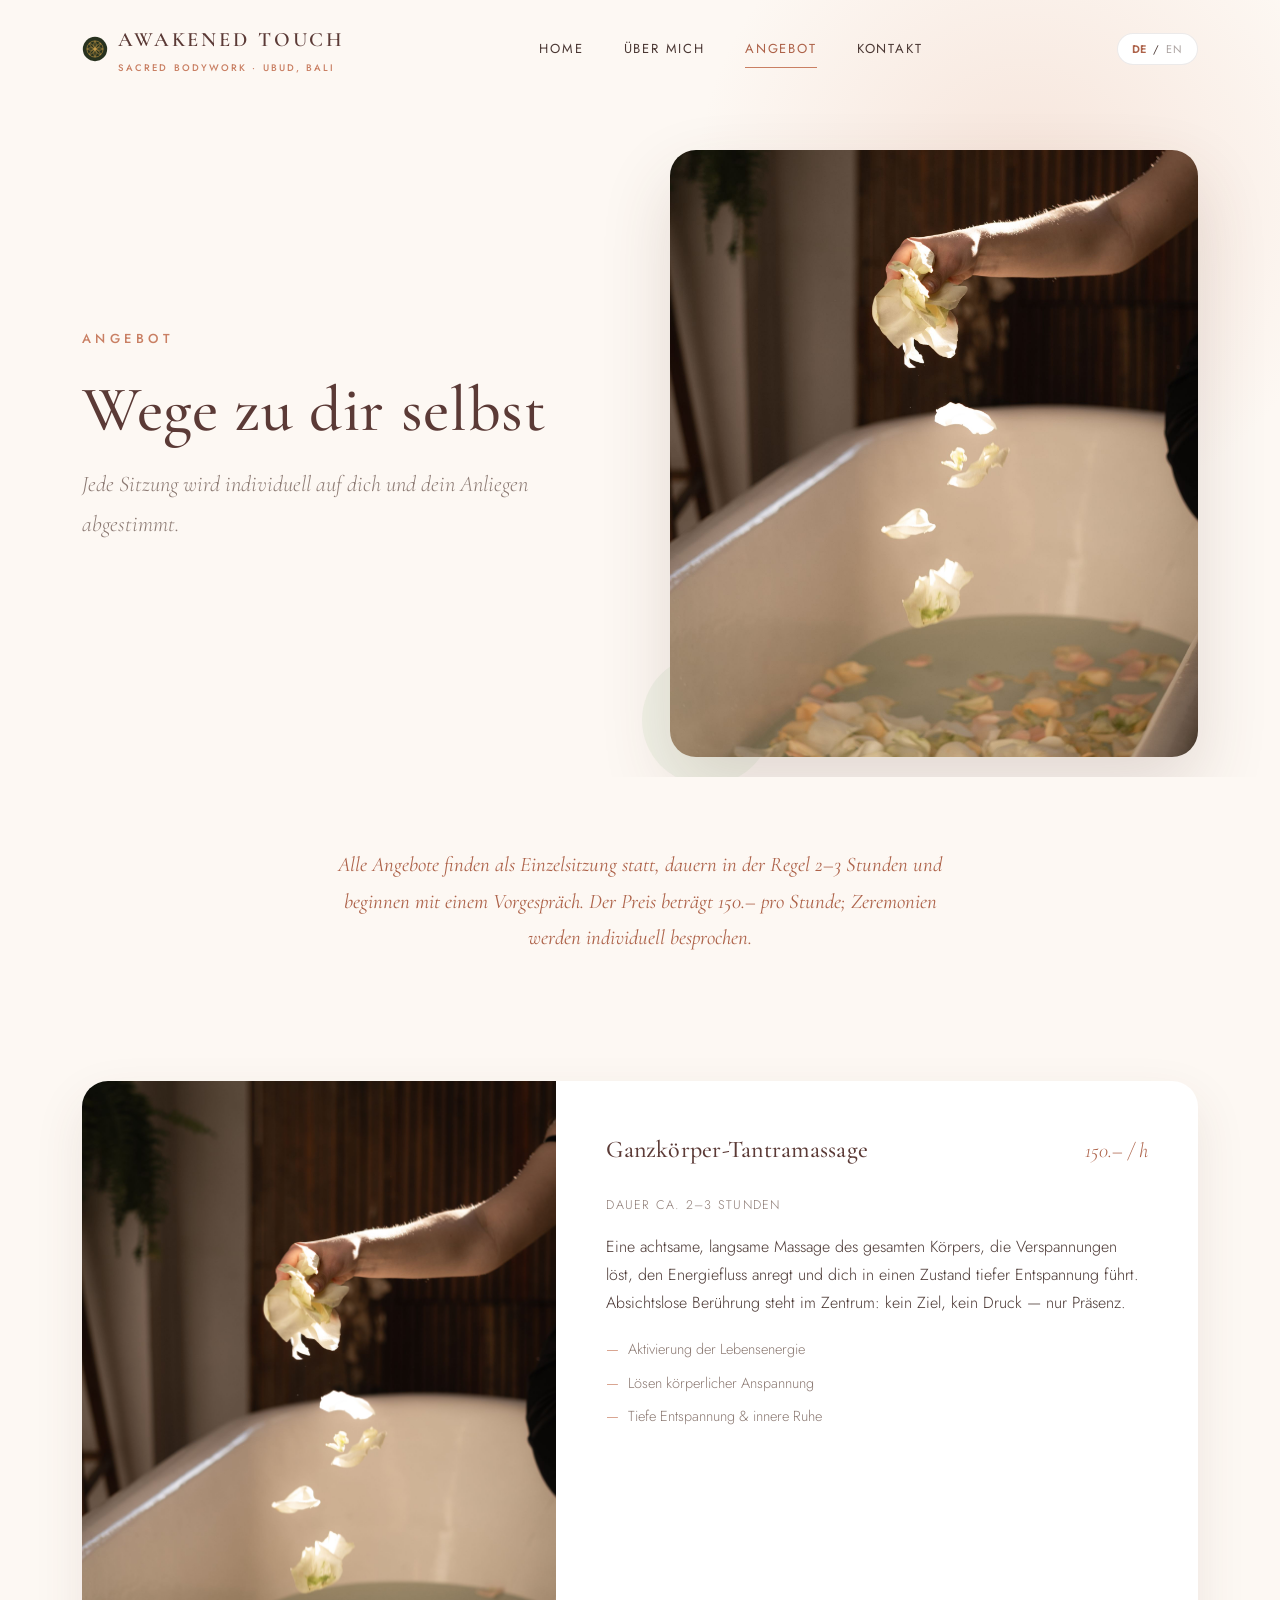
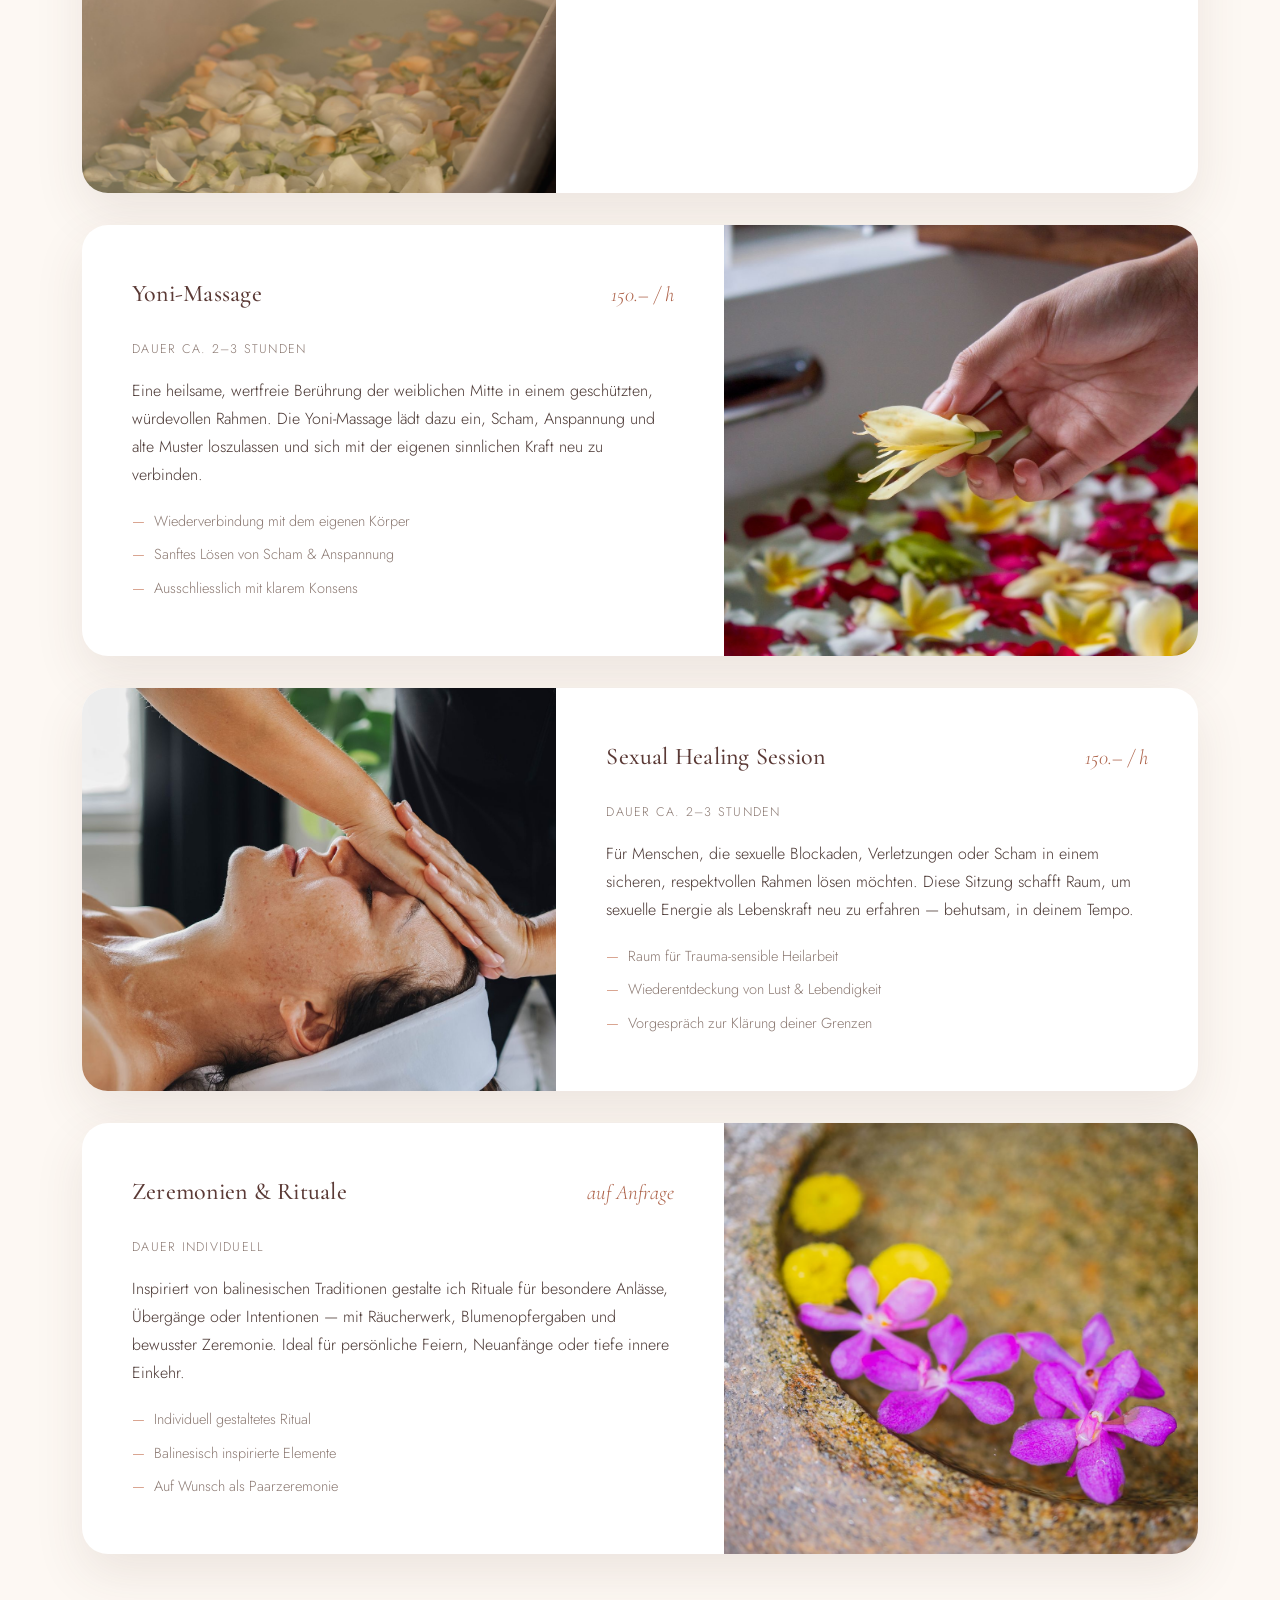
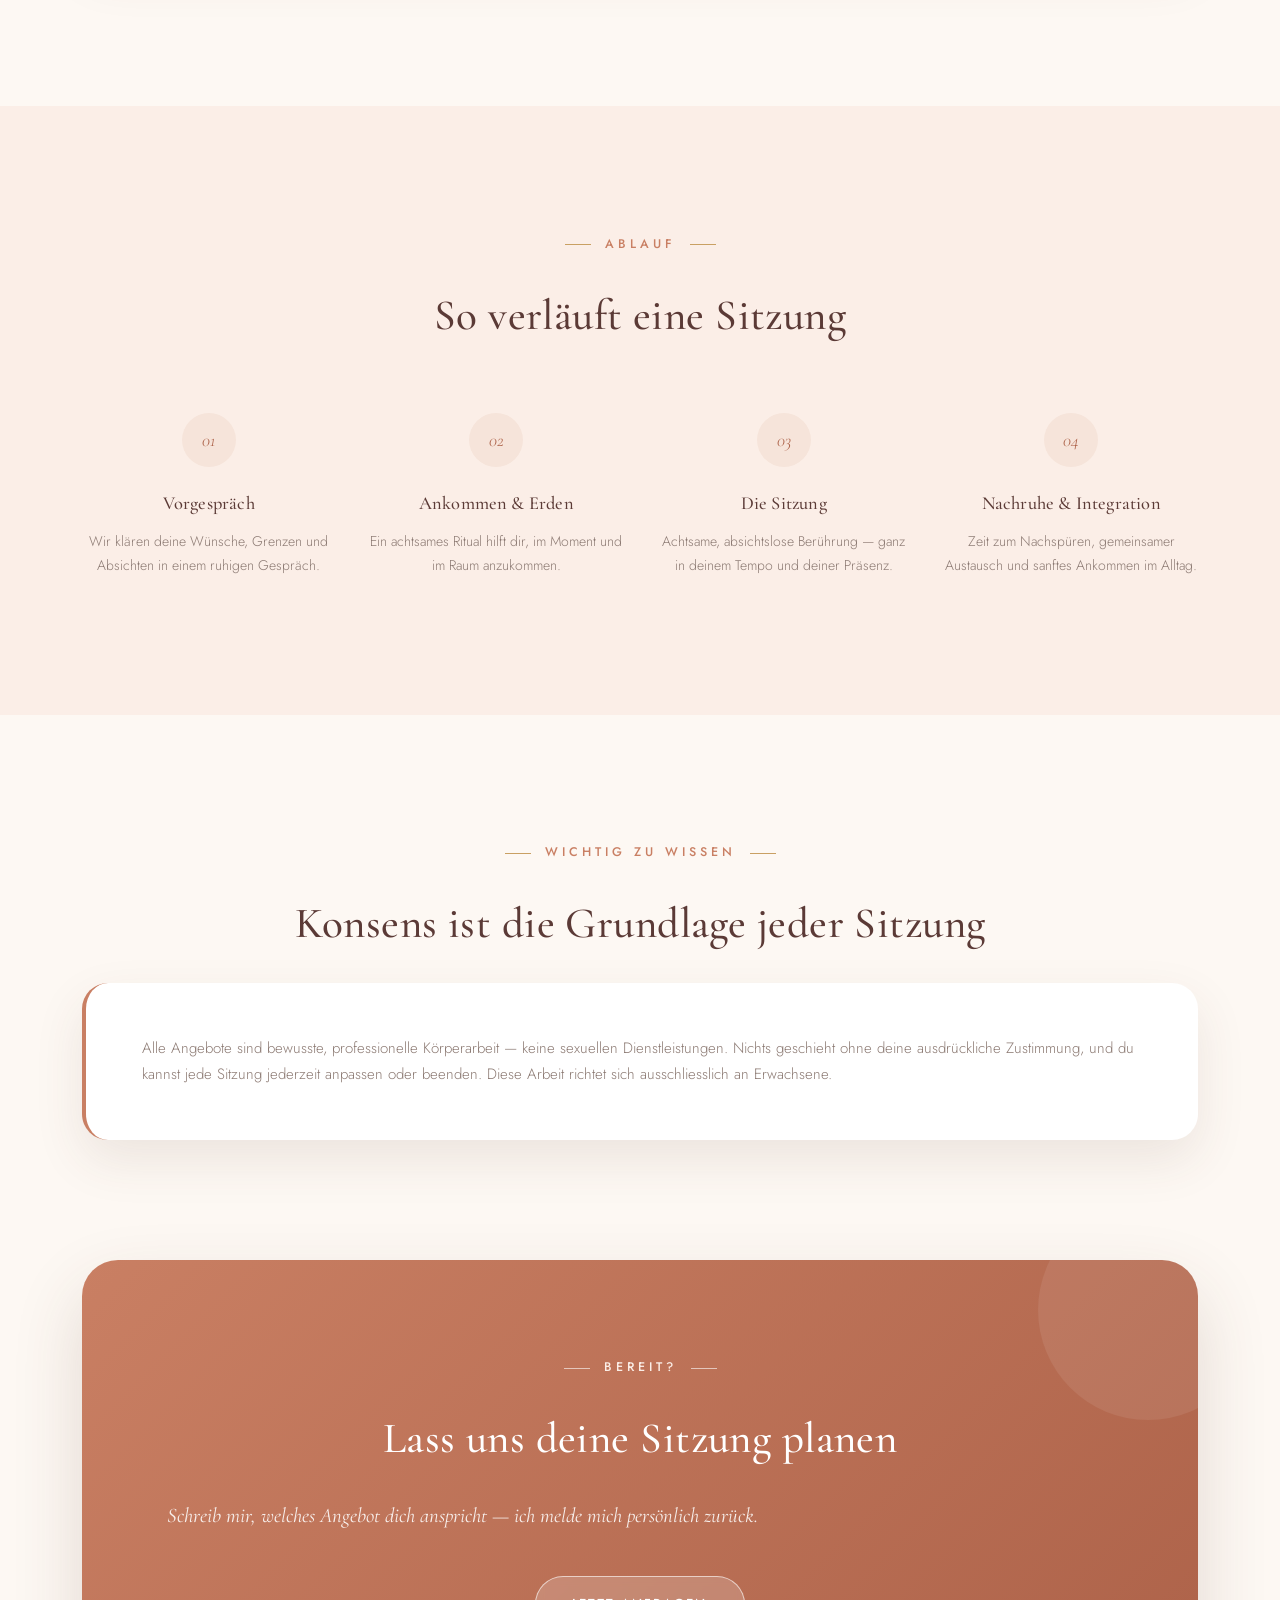
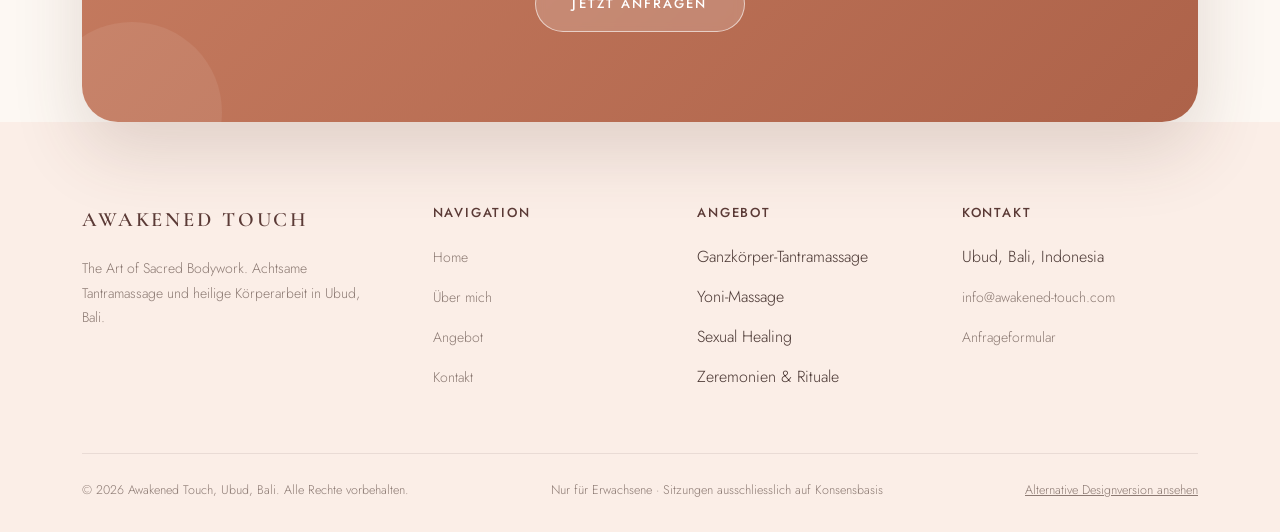
==== angebot.html @ bc5c7628 "Initial commit: Awakened Touch website (light v2 as main, v1 as alternate) Co-Authored-By: Claude So" ====
<!DOCTYPE html>
<html lang="de" data-lang="de">
<head>
<meta charset="UTF-8">
<meta name="viewport" content="width=device-width, initial-scale=1.0">
<title>Angebot — Awakened Touch, Ubud, Bali</title>
<meta name="description" content="Ganzkörper-Tantramassage, Yoni-Massage, Sexual Healing Sessions und Zeremonien in Ubud, Bali. Dauer 2–3 Stunden, ab 150.– pro Stunde.">
<link rel="icon" type="image/svg+xml" href="favicon.svg">
<link rel="preconnect" href="https://fonts.googleapis.com">
<link rel="stylesheet" href="css/style.css">
</head>
<body>

<header class="site-header">
  <div class="header-inner">
    <a href="index.html" class="logo">
      <span class="logo-mark"><img src="favicon.svg" alt=""></span>
      <span>
        <span class="logo-text">AWAKENED TOUCH</span>
        <span class="logo-sub">Sacred Bodywork · Ubud, Bali</span>
      </span>
    </a>
    <nav class="main-nav" id="main-nav">
      <a href="index.html" class="nav-link">Home</a>
      <a href="ueber-mich.html" class="nav-link"><span class="i18n-de">Über mich</span><span class="i18n-en">About</span></a>
      <a href="angebot.html" class="nav-link active"><span class="i18n-de">Angebot</span><span class="i18n-en">Offerings</span></a>
      <a href="kontakt.html" class="nav-link nav-cta"><span class="i18n-de">Kontakt</span><span class="i18n-en">Contact</span></a>
    </nav>
    <div class="nav-actions">
      <button class="lang-toggle" aria-label="Language">
        <span class="lang-opt" data-lang="de">DE</span><span>/</span><span class="lang-opt" data-lang="en">EN</span>
      </button>
      <button class="nav-burger" id="nav-burger" aria-label="Menu"><span></span><span></span><span></span></button>
    </div>
  </div>
</header>

<!-- PAGE HERO -->
<section class="hero page-hero">
  <div class="container hero-grid">
    <div>
      <div class="hero-eyebrow"><span class="i18n-de">Angebot</span><span class="i18n-en">Offerings</span></div>
      <h1 class="i18n-de">Wege zu dir selbst</h1>
      <h1 class="i18n-en">Paths Back to Yourself</h1>
      <p class="hero-sub i18n-de">Jede Sitzung wird individuell auf dich und dein Anliegen abgestimmt.</p>
      <p class="hero-sub i18n-en">Every session is individually tailored to you and your needs.</p>
    </div>
    <div class="hero-media reveal">
      <img src="images/hand-petals-bath.jpg" alt="Blütenblätter fallen sanft in ein Bad">
    </div>
  </div>
</section>

<!-- INTRO NOTE -->
<section class="section-tight">
  <div class="container center reveal">
    <p class="lede i18n-de">Alle Angebote finden als Einzelsitzung statt, dauern in der Regel 2–3 Stunden und beginnen mit einem Vorgespräch. Der Preis beträgt 150.– pro Stunde; Zeremonien werden individuell besprochen.</p>
    <p class="lede i18n-en">All offerings take place as individual sessions, typically last 2–3 hours, and begin with a preliminary conversation. The rate is 150.– per hour; ceremonies are discussed individually.</p>
  </div>
</section>

<!-- OFFER DETAILS -->
<section class="section" style="padding-top:30px;">
  <div class="container">

    <div class="offer-detail reveal">
      <div class="od-img"><img src="images/hand-petals-bath.jpg" alt="Ganzkörper-Tantramassage — Blütenblätter im Licht"></div>
      <div class="od-body">
        <div class="od-head">
          <h3 class="i18n-de">Ganzkörper-Tantramassage</h3><h3 class="i18n-en">Full-Body Tantra Massage</h3>
          <div class="od-price">150.– / h</div>
        </div>
        <div class="od-duration i18n-de">Dauer ca. 2–3 Stunden</div>
        <div class="od-duration i18n-en">Duration approx. 2–3 hours</div>
        <p class="i18n-de">Eine achtsame, langsame Massage des gesamten Körpers, die Verspannungen löst, den Energiefluss anregt und dich in einen Zustand tiefer Entspannung führt. Absichtslose Berührung steht im Zentrum: kein Ziel, kein Druck — nur Präsenz.</p>
        <p class="i18n-en">A mindful, slow massage of the whole body that releases tension, stimulates the flow of energy and guides you into deep relaxation. Touch without intention is at the centre — no goal, no pressure, only presence.</p>
        <ul class="od-points">
          <li class="i18n-de">Aktivierung der Lebensenergie</li><li class="i18n-en">Activation of life energy</li>
          <li class="i18n-de">Lösen körperlicher Anspannung</li><li class="i18n-en">Release of physical tension</li>
          <li class="i18n-de">Tiefe Entspannung & innere Ruhe</li><li class="i18n-en">Deep relaxation & inner stillness</li>
        </ul>
      </div>
    </div>

    <div class="offer-detail reverse reveal">
      <div class="od-img"><img src="images/flower-petals-hand.jpg" alt="Yoni-Massage — sanfte Blumenberührung"></div>
      <div class="od-body">
        <div class="od-head">
          <h3>Yoni-Massage</h3>
          <div class="od-price">150.– / h</div>
        </div>
        <div class="od-duration i18n-de">Dauer ca. 2–3 Stunden</div>
        <div class="od-duration i18n-en">Duration approx. 2–3 hours</div>
        <p class="i18n-de">Eine heilsame, wertfreie Berührung der weiblichen Mitte in einem geschützten, würdevollen Rahmen. Die Yoni-Massage lädt dazu ein, Scham, Anspannung und alte Muster loszulassen und sich mit der eigenen sinnlichen Kraft neu zu verbinden.</p>
        <p class="i18n-en">A healing, judgment-free touch of the feminine centre in a protected, dignified setting. The Yoni massage invites you to release shame, tension and old patterns, and to reconnect with your own sensual power.</p>
        <ul class="od-points">
          <li class="i18n-de">Wiederverbindung mit dem eigenen Körper</li><li class="i18n-en">Reconnection with your own body</li>
          <li class="i18n-de">Sanftes Lösen von Scham & Anspannung</li><li class="i18n-en">Gentle release of shame & tension</li>
          <li class="i18n-de">Ausschliesslich mit klarem Konsens</li><li class="i18n-en">Strictly consent-based</li>
        </ul>
      </div>
    </div>

    <div class="offer-detail reveal">
      <div class="od-img"><img src="images/face-massage-bright.jpg" alt="Sexual Healing Session — achtsame Berührung im Licht"></div>
      <div class="od-body">
        <div class="od-head">
          <h3 class="i18n-de">Sexual Healing Session</h3><h3 class="i18n-en">Sexual Healing Session</h3>
          <div class="od-price">150.– / h</div>
        </div>
        <div class="od-duration i18n-de">Dauer ca. 2–3 Stunden</div>
        <div class="od-duration i18n-en">Duration approx. 2–3 hours</div>
        <p class="i18n-de">Für Menschen, die sexuelle Blockaden, Verletzungen oder Scham in einem sicheren, respektvollen Rahmen lösen möchten. Diese Sitzung schafft Raum, um sexuelle Energie als Lebenskraft neu zu erfahren — behutsam, in deinem Tempo.</p>
        <p class="i18n-en">For those who wish to release sexual blockages, past hurt or shame in a safe, respectful setting. This session creates space to experience sexual energy anew as life force — gently, at your own pace.</p>
        <ul class="od-points">
          <li class="i18n-de">Raum für Trauma-sensible Heilarbeit</li><li class="i18n-en">Space for trauma-sensitive healing work</li>
          <li class="i18n-de">Wiederentdeckung von Lust & Lebendigkeit</li><li class="i18n-en">Rediscovery of pleasure & aliveness</li>
          <li class="i18n-de">Vorgespräch zur Klärung deiner Grenzen</li><li class="i18n-en">Preliminary talk to clarify your boundaries</li>
        </ul>
      </div>
    </div>

    <div class="offer-detail reverse reveal">
      <div class="od-img"><img src="images/orchid-stone-bowl.jpg" alt="Balinesische Zeremonie mit Orchideen"></div>
      <div class="od-body">
        <div class="od-head">
          <h3 class="i18n-de">Zeremonien & Rituale</h3><h3 class="i18n-en">Ceremonies & Rituals</h3>
          <div class="od-price i18n-de">auf Anfrage</div>
          <div class="od-price i18n-en">on request</div>
        </div>
        <div class="od-duration i18n-de">Dauer individuell</div>
        <div class="od-duration i18n-en">Duration individual</div>
        <p class="i18n-de">Inspiriert von balinesischen Traditionen gestalte ich Rituale für besondere Anlässe, Übergänge oder Intentionen — mit Räucherwerk, Blumenopfergaben und bewusster Zeremonie. Ideal für persönliche Feiern, Neuanfänge oder tiefe innere Einkehr.</p>
        <p class="i18n-en">Inspired by Balinese tradition, I design rituals for special occasions, transitions or intentions — with incense, flower offerings and conscious ceremony. Ideal for personal celebrations, new beginnings or deep inner reflection.</p>
        <ul class="od-points">
          <li class="i18n-de">Individuell gestaltetes Ritual</li><li class="i18n-en">Individually designed ritual</li>
          <li class="i18n-de">Balinesisch inspirierte Elemente</li><li class="i18n-en">Balinese-inspired elements</li>
          <li class="i18n-de">Auf Wunsch als Paarzeremonie</li><li class="i18n-en">Available as a couple's ceremony on request</li>
        </ul>
      </div>
    </div>

  </div>
</section>

<!-- PROCESS -->
<section class="section section-blush">
  <div class="container center reveal">
    <div class="eyebrow"><span class="i18n-de">Ablauf</span><span class="i18n-en">Process</span></div>
    <h2 class="i18n-de">So verläuft eine Sitzung</h2>
    <h2 class="i18n-en">How a Session Unfolds</h2>
  </div>
  <div class="container">
    <div class="steps reveal">
      <div class="step">
        <div class="step-num">01</div>
        <h3 class="i18n-de">Vorgespräch</h3><h3 class="i18n-en">Preliminary Talk</h3>
        <p class="i18n-de">Wir klären deine Wünsche, Grenzen und Absichten in einem ruhigen Gespräch.</p>
        <p class="i18n-en">We clarify your wishes, boundaries and intentions in a calm conversation.</p>
      </div>
      <div class="step">
        <div class="step-num">02</div>
        <h3 class="i18n-de">Ankommen & Erden</h3><h3 class="i18n-en">Arriving & Grounding</h3>
        <p class="i18n-de">Ein achtsames Ritual hilft dir, im Moment und im Raum anzukommen.</p>
        <p class="i18n-en">A mindful ritual helps you arrive fully in the moment and the space.</p>
      </div>
      <div class="step">
        <div class="step-num">03</div>
        <h3 class="i18n-de">Die Sitzung</h3><h3 class="i18n-en">The Session</h3>
        <p class="i18n-de">Achtsame, absichtslose Berührung — ganz in deinem Tempo und deiner Präsenz.</p>
        <p class="i18n-en">Mindful, intention-free touch — entirely at your own pace and presence.</p>
      </div>
      <div class="step">
        <div class="step-num">04</div>
        <h3 class="i18n-de">Nachruhe & Integration</h3><h3 class="i18n-en">Rest & Integration</h3>
        <p class="i18n-de">Zeit zum Nachspüren, gemeinsamer Austausch und sanftes Ankommen im Alltag.</p>
        <p class="i18n-en">Time to feel into the experience, share reflections and gently return to daily life.</p>
      </div>
    </div>
  </div>
</section>

<!-- ETHICS -->
<section class="section">
  <div class="container">
    <div class="center reveal" style="margin-bottom:0;">
      <div class="eyebrow"><span class="i18n-de">Wichtig zu wissen</span><span class="i18n-en">Important to Know</span></div>
      <h2 class="i18n-de">Konsens ist die Grundlage jeder Sitzung</h2>
      <h2 class="i18n-en">Consent Is the Foundation of Every Session</h2>
    </div>
    <div class="ethics-card reveal">
      <p class="i18n-de">Alle Angebote sind bewusste, professionelle Körperarbeit — keine sexuellen Dienstleistungen. Nichts geschieht ohne deine ausdrückliche Zustimmung, und du kannst jede Sitzung jederzeit anpassen oder beenden. Diese Arbeit richtet sich ausschliesslich an Erwachsene.</p>
      <p class="i18n-en" style="margin-bottom:0;">All offerings are conscious, professional bodywork — not sexual services. Nothing happens without your explicit consent, and you may adjust or end any session at any time. This work is intended for adults only.</p>
    </div>
  </div>
</section>

<!-- CTA -->
<section class="cta-band section-tight">
  <div class="cta-inner">
    <div class="cta-card reveal">
      <div class="eyebrow"><span class="i18n-de">Bereit?</span><span class="i18n-en">Ready?</span></div>
      <h2 class="i18n-de">Lass uns deine Sitzung planen</h2>
      <h2 class="i18n-en">Let's Plan Your Session</h2>
      <p class="lede i18n-de">Schreib mir, welches Angebot dich anspricht — ich melde mich persönlich zurück.</p>
      <p class="lede i18n-en">Tell me which offering speaks to you — I will reply personally.</p>
      <a href="kontakt.html" class="btn btn-outline-light" style="margin-top:16px;"><span class="i18n-de">Jetzt anfragen</span><span class="i18n-en">Request Now</span></a>
    </div>
  </div>
</section>

<footer class="site-footer">
  <div class="container">
    <div class="footer-top">
      <div class="footer-brand">
        <span class="logo-text">AWAKENED TOUCH</span>
        <p class="i18n-de">The Art of Sacred Bodywork. Achtsame Tantramassage und heilige Körperarbeit in Ubud, Bali.</p>
        <p class="i18n-en">The Art of Sacred Bodywork. Mindful tantra massage and sacred bodywork in Ubud, Bali.</p>
      </div>
      <div class="footer-col">
        <h4 class="i18n-de">Navigation</h4><h4 class="i18n-en">Navigation</h4>
        <ul>
          <li><a href="index.html">Home</a></li>
          <li><a href="ueber-mich.html"><span class="i18n-de">Über mich</span><span class="i18n-en">About</span></a></li>
          <li><a href="angebot.html"><span class="i18n-de">Angebot</span><span class="i18n-en">Offerings</span></a></li>
          <li><a href="kontakt.html"><span class="i18n-de">Kontakt</span><span class="i18n-en">Contact</span></a></li>
        </ul>
      </div>
      <div class="footer-col">
        <h4 class="i18n-de">Angebot</h4><h4 class="i18n-en">Offerings</h4>
        <ul>
          <li class="i18n-de">Ganzkörper-Tantramassage</li><li class="i18n-en">Full-Body Tantra Massage</li>
          <li>Yoni-Massage</li>
          <li class="i18n-de">Sexual Healing</li><li class="i18n-en">Sexual Healing</li>
          <li class="i18n-de">Zeremonien & Rituale</li><li class="i18n-en">Ceremonies & Rituals</li>
        </ul>
      </div>
      <div class="footer-col">
        <h4 class="i18n-de">Kontakt</h4><h4 class="i18n-en">Contact</h4>
        <ul>
          <li>Ubud, Bali, Indonesia</li>
          <li><a href="mailto:info@awakened-touch.com">info@awakened-touch.com</a></li>
          <li><a href="kontakt.html"><span class="i18n-de">Anfrageformular</span><span class="i18n-en">Inquiry Form</span></a></li>
        </ul>
      </div>
    </div>
    <div class="footer-bottom">
      <span>&copy; 2026 Awakened Touch, Ubud, Bali.<span class="i18n-de"> Alle Rechte vorbehalten.</span><span class="i18n-en"> All rights reserved.</span></span>
      <span class="i18n-de">Nur für Erwachsene · Sitzungen ausschliesslich auf Konsensbasis</span>
      <span class="i18n-en">For adults only · Sessions strictly consent-based</span>
      <a href="v1/index.html" style="text-decoration:underline;"><span class="i18n-de">Alternative Designversion ansehen</span><span class="i18n-en">View alternative design version</span></a>
    </div>
  </div>
</footer>

<script src="js/script.js"></script>
</body>
</html>
---- css/style.css ----
/* =========================================================
   AWAKENED TOUCH — Light Sensual Wellness Concept (v2)
   ========================================================= */

@import url('https://fonts.googleapis.com/css2?family=Cormorant+Garamond:ital,wght@0,400;0,500;0,600;1,400;1,500;1,600&family=Jost:wght@300;400;500;600&display=swap');

:root{
  --color-bg:        #FDF8F3;
  --color-blush:     #F6E4DA;
  --color-blush-soft:#FBEEE7;
  --color-sage:      #EDEFE3;
  --color-white:     #FFFFFF;
  --color-text:      #4A3733;
  --color-text-soft: #8C7A73;
  --color-rose:      #C97F63;
  --color-rose-deep: #AD6249;
  --color-rose-pale: #E7B8A4;
  --color-gold:      #C9A063;
  --color-plum:      #5B3A36;
  --color-line:      rgba(74,55,51,0.10);
  --shadow-soft: 0 20px 50px rgba(90,55,45,0.10);
  --shadow-lift: 0 30px 70px rgba(90,55,45,0.16);

  --font-heading: 'Cormorant Garamond', serif;
  --font-body: 'Jost', sans-serif;

  --container: 1180px;
  --radius: 26px;
  --radius-sm: 14px;
}

*,*::before,*::after{ box-sizing:border-box; }
html{ scroll-behavior:smooth; }

body{
  margin:0;
  font-family:var(--font-body);
  font-weight:300;
  color:var(--color-text);
  background:var(--color-bg);
  line-height:1.75;
  font-size:16px;
  -webkit-font-smoothing:antialiased;
  overflow-x:hidden;
}

img{ max-width:100%; display:block; }
a{ color:inherit; text-decoration:none; }
ul{ margin:0; padding:0; list-style:none; }
h1,h2,h3,h4{ font-family:var(--font-heading); font-weight:500; margin:0 0 .5em; color:var(--color-plum); letter-spacing:.01em; }
p{ margin:0 0 1.2em; }
button{ font-family:inherit; cursor:pointer; }

/* ---------- i18n ---------- */
.i18n-en{ display:none; }
html[data-lang="en"] .i18n-de{ display:none; }
html[data-lang="en"] .i18n-en{ display:revert; }

/* ---------- layout helpers ---------- */
.container{ max-width:var(--container); margin:0 auto; padding:0 32px; }
.section{ padding:120px 0; position:relative; }
.section-tight{ padding:70px 0; }
.section-blush{ background:var(--color-blush-soft); }
.section-sage{ background:var(--color-sage); }
.center{ text-align:center; }

.eyebrow{
  display:inline-flex; align-items:center; gap:14px;
  font-family:var(--font-body); font-size:12.5px; letter-spacing:.32em;
  text-transform:uppercase; color:var(--color-rose);
  margin-bottom:22px; font-weight:500;
}
.eyebrow::before, .eyebrow::after{ content:""; width:26px; height:1px; background:var(--color-gold); }
.center .eyebrow{ justify-content:center; }

h1{ font-size:clamp(2.6rem,5.2vw,4rem); font-weight:500; }
h2{ font-size:clamp(1.9rem,3.6vw,2.7rem); }
h3{ font-size:1.5rem; }

.lede{
  font-family:var(--font-heading); font-style:italic; font-weight:400;
  font-size:1.3rem; color:var(--color-rose-deep); max-width:640px;
}
.center .lede{ margin-left:auto; margin-right:auto; }

.divider-dot{ display:flex; gap:8px; align-items:center; margin:24px 0; }
.center .divider-dot{ justify-content:center; }
.divider-dot span{ width:6px; height:6px; border-radius:50%; background:var(--color-gold); }
.divider-dot::before, .divider-dot::after{ content:""; height:1px; width:36px; background:var(--color-rose-pale); }

/* ---------- buttons ---------- */
.btn{
  display:inline-flex; align-items:center; gap:10px;
  padding:16px 36px; border-radius:40px;
  font-size:13px; letter-spacing:.16em; text-transform:uppercase; font-weight:500;
  border:1px solid transparent; transition:all .35s ease;
}
.btn-primary{ background:var(--color-rose); color:#fff; box-shadow:0 14px 30px rgba(201,127,99,.35); }
.btn-primary:hover{ background:var(--color-rose-deep); transform:translateY(-2px); box-shadow:0 18px 36px rgba(201,127,99,.42); }
.btn-outline{ background:var(--color-white); color:var(--color-rose-deep); border-color:var(--color-rose-pale); }
.btn-outline:hover{ background:var(--color-blush); border-color:var(--color-rose); }
.btn-outline-light{ background:rgba(255,255,255,.18); color:#fff; border-color:rgba(255,255,255,.6); backdrop-filter:blur(4px); }
.btn-outline-light:hover{ background:rgba(255,255,255,.3); }

/* ---------- header ---------- */
.site-header{ position:fixed; top:0; left:0; right:0; z-index:1000; padding:22px 0; transition:all .4s ease; background:rgba(253,248,243,0); }
.site-header.solid{ background:rgba(253,248,243,.92); backdrop-filter:blur(8px); padding:14px 0; box-shadow:0 10px 30px rgba(90,55,45,.06); }
.header-inner{ display:flex; align-items:center; justify-content:space-between; max-width:var(--container); margin:0 auto; padding:0 32px; }
.logo{ display:flex; align-items:center; gap:10px; }
.logo-mark{ width:26px; height:26px; flex-shrink:0; }
.logo-mark img{ width:100%; height:100%; }
.logo-text{ font-family:var(--font-heading); font-size:1.28rem; letter-spacing:.14em; color:var(--color-plum); font-weight:600; }
.logo-sub{ display:block; font-family:var(--font-body); font-size:9.5px; letter-spacing:.22em; text-transform:uppercase; color:var(--color-rose); margin-top:2px; font-weight:500; }

.main-nav{ display:flex; align-items:center; gap:40px; }
.nav-link{ font-size:13px; letter-spacing:.14em; text-transform:uppercase; color:var(--color-text); position:relative; padding:4px 0; font-weight:400; }
.nav-link::after{ content:""; position:absolute; left:0; bottom:-3px; width:0; height:1px; background:var(--color-rose); transition:width .3s ease; }
.nav-link:hover::after, .nav-link.active::after{ width:100%; }
.nav-link.active{ color:var(--color-rose-deep); }

.nav-actions{ display:flex; align-items:center; gap:22px; }
.lang-toggle{ background:var(--color-white); border:1px solid var(--color-line); border-radius:20px; color:var(--color-text); font-size:11px; letter-spacing:.08em; padding:7px 14px; display:flex; gap:6px; align-items:center; }
.lang-toggle .lang-opt{ opacity:.45; }
.lang-toggle .lang-opt.is-active{ opacity:1; font-weight:600; color:var(--color-rose-deep); }

.nav-burger{ display:none; flex-direction:column; gap:5px; background:none; border:none; padding:6px; }
.nav-burger span{ width:24px; height:1.5px; background:var(--color-plum); display:block; transition:.3s; }

@media (max-width:880px){
  .nav-burger{ display:flex; }
  .main-nav{ position:fixed; inset:0 0 0 auto; width:78%; max-width:340px; height:100vh; background:var(--color-white); flex-direction:column; justify-content:center; align-items:flex-start; gap:30px; padding:0 48px; transform:translateX(100%); transition:transform .45s ease; box-shadow:-20px 0 60px rgba(90,55,45,.12); }
  body.nav-open .main-nav{ transform:translateX(0); }
  body.nav-open{ overflow:hidden; }
}

/* ---------- split hero ---------- */
.hero{
  position:relative; padding:150px 0 70px; overflow:hidden;
}
.hero::before{
  content:""; position:absolute; top:-10%; right:-10%; width:60%; height:70%;
  background:radial-gradient(circle, var(--color-blush) 0%, rgba(246,228,218,0) 70%);
  z-index:0;
}
.hero-grid{ position:relative; z-index:1; display:grid; grid-template-columns:1fr 1fr; gap:60px; align-items:center; }
.hero-eyebrow{ font-size:13px; letter-spacing:.34em; text-transform:uppercase; color:var(--color-rose); margin-bottom:24px; font-weight:500; }
.hero h1{ line-height:1.08; margin-bottom:20px; }
.hero-sub{ font-family:var(--font-heading); font-style:italic; font-size:clamp(1.15rem,2vw,1.4rem); color:var(--color-text-soft); max-width:480px; margin-bottom:36px; }
.hero-actions{ display:flex; gap:16px; flex-wrap:wrap; }
.hero-media{ position:relative; }
.hero-media img{ width:100%; border-radius:var(--radius); box-shadow:var(--shadow-lift); aspect-ratio:4/5; object-fit:cover; }
.hero-media::after{
  content:""; position:absolute; bottom:-28px; left:-28px; width:130px; height:130px;
  background:var(--color-sage); border-radius:50%; z-index:-1; opacity:.7;
}
.hero-badge{
  position:absolute; bottom:28px; left:-30px; background:var(--color-white); border-radius:var(--radius-sm);
  padding:16px 22px; box-shadow:var(--shadow-soft); display:flex; align-items:center; gap:12px; max-width:230px;
}
.hero-badge .dot{ width:10px; height:10px; border-radius:50%; background:var(--color-rose); flex-shrink:0; }
.hero-badge span{ font-size:12.5px; color:var(--color-text-soft); line-height:1.4; }
@media (max-width:900px){
  .hero-grid{ grid-template-columns:1fr; }
  .hero{ padding-top:130px; }
  .hero-badge{ left:16px; }
}

/* ---------- feature strip ---------- */
.feature-strip{ display:grid; grid-template-columns:repeat(4,1fr); gap:2px; background:var(--color-line); border-radius:var(--radius); overflow:hidden; margin-top:90px; box-shadow:var(--shadow-soft); }
.feature-item{ background:var(--color-white); padding:34px 24px; text-align:center; }
.feature-item .fi-mark{ width:40px; height:40px; margin:0 auto 14px; color:var(--color-rose); }
.feature-item h4{ font-family:var(--font-heading); font-size:1.15rem; margin:0 0 6px; color:var(--color-plum); font-weight:500; }
.feature-item p{ font-size:13px; color:var(--color-text-soft); margin:0; }
@media (max-width:820px){ .feature-strip{ grid-template-columns:1fr 1fr; } }
@media (max-width:480px){ .feature-strip{ grid-template-columns:1fr; } }

/* ---------- split ---------- */
.split{ display:grid; grid-template-columns:1fr 1fr; gap:80px; align-items:center; }
.split.reverse .split-media{ order:2; }
.split-media{ position:relative; }
.split-media img{ width:100%; border-radius:var(--radius); box-shadow:var(--shadow-soft); }
.split-media .accent-circle{ position:absolute; width:90px; height:90px; border-radius:50%; background:var(--color-rose-pale); opacity:.55; z-index:-1; top:-24px; right:-24px; }
@media (max-width:900px){ .split{ grid-template-columns:1fr; gap:44px; } .split.reverse .split-media{ order:0; } }

/* ---------- values grid ---------- */
.values-grid{ display:grid; grid-template-columns:repeat(4,1fr); gap:22px; margin-top:60px; }
.value-card{ background:var(--color-white); border-radius:var(--radius-sm); padding:38px 26px; text-align:center; box-shadow:var(--shadow-soft); transition:transform .35s ease, box-shadow .35s ease; }
.value-card:hover{ transform:translateY(-6px); box-shadow:var(--shadow-lift); }
.value-card .num{ font-family:var(--font-heading); font-style:italic; color:var(--color-rose); font-size:1.05rem; }
.value-card h3{ font-size:1.2rem; margin:8px 0 10px; }
.value-card p{ font-size:14px; color:var(--color-text-soft); margin:0; }
@media (max-width:900px){ .values-grid{ grid-template-columns:1fr 1fr; } }
@media (max-width:520px){ .values-grid{ grid-template-columns:1fr; } }

/* ---------- quote band (light) ---------- */
.quote-band{ position:relative; padding:120px 0; text-align:center; background:linear-gradient(135deg, var(--color-blush) 0%, var(--color-blush-soft) 100%); }
.quote-band-inner{ max-width:760px; margin:0 auto; padding:0 32px; }
.quote-band blockquote{ font-family:var(--font-heading); font-style:italic; font-weight:400; font-size:clamp(1.5rem,3.2vw,2.2rem); line-height:1.5; margin:0 0 20px; color:var(--color-plum); }
.quote-band cite{ font-style:normal; letter-spacing:.2em; text-transform:uppercase; font-size:12px; color:var(--color-rose-deep); }

/* ---------- offering cards ---------- */
.offer-grid{ display:grid; grid-template-columns:repeat(3,1fr); gap:30px; margin-top:60px; }
.offer-card{ background:var(--color-white); border-radius:var(--radius); overflow:hidden; box-shadow:var(--shadow-soft); transition:transform .35s ease, box-shadow .35s ease; }
.offer-card:hover{ transform:translateY(-8px); box-shadow:var(--shadow-lift); }
.offer-card .offer-img{ height:230px; overflow:hidden; }
.offer-card .offer-img img{ width:100%; height:100%; object-fit:cover; transition:transform .6s ease; }
.offer-card:hover .offer-img img{ transform:scale(1.07); }
.offer-body{ padding:28px 26px 30px; }
.offer-body .tag{ font-size:11px; letter-spacing:.2em; text-transform:uppercase; color:var(--color-rose); font-weight:500; }
.offer-body h3{ margin:10px 0 10px; }
.offer-body p{ font-size:14.5px; color:var(--color-text-soft); }
.offer-meta{ display:flex; justify-content:space-between; font-size:12.5px; color:var(--color-text-soft); margin-top:16px; padding-top:14px; border-top:1px solid var(--color-line); }
@media (max-width:920px){ .offer-grid{ grid-template-columns:1fr; } }

/* ---------- gallery strip ---------- */
.gallery-strip{ display:grid; grid-template-columns:1.2fr 1fr 1fr; gap:22px; margin-top:60px; }
.gallery-strip img{ width:100%; height:100%; object-fit:cover; border-radius:var(--radius); box-shadow:var(--shadow-soft); }
.gallery-strip .g-tall{ grid-row: span 2; aspect-ratio: 3/4; }
.gallery-strip .g-wide{ aspect-ratio: 4/3; }
@media (max-width:820px){ .gallery-strip{ grid-template-columns:1fr 1fr; } .gallery-strip .g-tall{ grid-row:span 1; aspect-ratio:4/3; } }
@media (max-width:520px){ .gallery-strip{ grid-template-columns:1fr; } }

/* ---------- CTA band (light) ---------- */
.cta-band{ position:relative; padding:0; }
.cta-inner{ position:relative; max-width:var(--container); margin:0 auto; padding:0 32px; }
.cta-card{
  background:linear-gradient(135deg, var(--color-rose) 0%, var(--color-rose-deep) 100%);
  border-radius:36px; padding:90px 60px; text-align:center; color:#fff; box-shadow:var(--shadow-lift);
  position:relative; overflow:hidden;
}
.cta-card::before{ content:""; position:absolute; top:-60px; right:-60px; width:220px; height:220px; border-radius:50%; background:rgba(255,255,255,.08); }
.cta-card::after{ content:""; position:absolute; bottom:-80px; left:-40px; width:180px; height:180px; border-radius:50%; background:rgba(255,255,255,.08); }
.cta-card h2{ color:#fff; position:relative; }
.cta-card .lede{ color:rgba(255,255,255,.88); position:relative; }
.cta-card .eyebrow{ color:#FBEEE7; }
.cta-card .eyebrow::before, .cta-card .eyebrow::after{ background:rgba(255,255,255,.6); }
@media (max-width:700px){ .cta-card{ padding:60px 30px; border-radius:26px; } }

/* ---------- footer ---------- */
.site-footer{ background:var(--color-blush-soft); color:var(--color-text); padding:80px 0 30px; }
.footer-top{ display:grid; grid-template-columns:1.4fr 1fr 1fr 1.1fr; gap:50px; padding-bottom:50px; border-bottom:1px solid var(--color-line); }
.footer-brand p{ font-size:14px; margin-top:18px; color:var(--color-text-soft); max-width:280px; }
.footer-col h4{ color:var(--color-plum); font-size:13px; letter-spacing:.14em; text-transform:uppercase; margin-bottom:18px; font-family:var(--font-body); font-weight:500; }
.footer-col li{ margin-bottom:12px; }
.footer-col a{ font-size:14px; color:var(--color-text-soft); }
.footer-col a:hover{ color:var(--color-rose-deep); }
.footer-bottom{ display:flex; justify-content:space-between; align-items:center; padding-top:26px; font-size:12.5px; color:var(--color-text-soft); flex-wrap:wrap; gap:12px; }
@media (max-width:900px){ .footer-top{ grid-template-columns:1fr 1fr; } }
@media (max-width:560px){ .footer-top{ grid-template-columns:1fr; } .footer-bottom{ flex-direction:column; align-items:flex-start; } }

/* ---------- page hero (inner pages) ---------- */
.page-hero{ padding-bottom:20px; }
.page-hero .hero-media img{ aspect-ratio:4/4.6; }

/* ---------- bio meta (About) ---------- */
.bio-signature{ font-family:var(--font-heading); font-style:italic; font-size:1.4rem; color:var(--color-rose-deep); margin-top:8px; }
.bio-meta{ display:flex; gap:32px; margin-top:34px; flex-wrap:wrap; }
.bio-meta .bm-item{ font-size:13.5px; color:var(--color-text-soft); }
.bio-meta .bm-item strong{ display:block; color:var(--color-plum); font-family:var(--font-heading); font-size:1.1rem; font-weight:500; }

/* ---------- value rows (About detail) ---------- */
.value-rows{ display:grid; grid-template-columns:repeat(2,1fr); gap:20px; margin-top:50px; }
.value-row{ background:var(--color-white); border-radius:var(--radius-sm); padding:34px 36px; box-shadow:var(--shadow-soft); }
.value-row h3{ font-size:1.2rem; display:flex; align-items:center; gap:12px; }
.value-row h3 .dot{ width:7px; height:7px; border-radius:50%; background:var(--color-rose); display:inline-block; }
.value-row p{ font-size:14.5px; color:var(--color-text-soft); margin:10px 0 0; }
@media (max-width:760px){ .value-rows{ grid-template-columns:1fr; } }

/* ---------- ethics card (light) ---------- */
.ethics-card{
  background:var(--color-white); border-left:4px solid var(--color-rose);
  border-radius:var(--radius); padding:52px 56px; box-shadow:var(--shadow-soft); margin-top:20px;
}
.ethics-card h3{ margin-bottom:14px; }
.ethics-card p{ color:var(--color-text-soft); font-size:15px; margin-bottom:0; }
@media (max-width:700px){ .ethics-card{ padding:36px 28px; } }

/* ---------- offer detail rows (Angebot) ---------- */
.offer-detail{ display:grid; grid-template-columns:.85fr 1.15fr; gap:0; background:var(--color-white); border-radius:var(--radius); overflow:hidden; box-shadow:var(--shadow-soft); margin-bottom:32px; }
.offer-detail .od-img{ height:100%; min-height:320px; overflow:hidden; }
.offer-detail .od-img img{ width:100%; height:100%; object-fit:cover; }
.offer-detail .od-body{ padding:48px 50px; }
.offer-detail .od-head{ display:flex; justify-content:space-between; align-items:baseline; gap:20px; flex-wrap:wrap; margin-bottom:12px; }
.offer-detail .od-price{ font-family:var(--font-heading); font-style:italic; color:var(--color-rose-deep); font-size:1.3rem; white-space:nowrap; }
.offer-detail .od-duration{ font-size:12.5px; letter-spacing:.1em; text-transform:uppercase; color:var(--color-text-soft); margin-bottom:16px; }
.offer-detail ul.od-points li{ position:relative; padding-left:22px; margin-bottom:8px; font-size:14.5px; color:var(--color-text-soft); }
.offer-detail ul.od-points li::before{ content:"—"; position:absolute; left:0; color:var(--color-rose); }
.offer-detail.reverse{ direction:rtl; }
.offer-detail.reverse .od-body{ direction:ltr; }
@media (max-width:860px){
  .offer-detail, .offer-detail.reverse{ grid-template-columns:1fr; direction:ltr; }
  .offer-detail .od-img{ min-height:240px; }
  .offer-detail .od-body{ padding:34px 26px; }
}

/* ---------- process steps ---------- */
.steps{ display:grid; grid-template-columns:repeat(4,1fr); gap:34px; margin-top:60px; }
.step{ text-align:center; }
.step .step-num{
  width:54px; height:54px; border-radius:50%; background:var(--color-blush);
  display:flex; align-items:center; justify-content:center; margin:0 auto 20px;
  font-family:var(--font-heading); font-style:italic; color:var(--color-rose-deep); font-size:1.15rem;
}
.step h3{ font-size:1.15rem; }
.step p{ font-size:14px; color:var(--color-text-soft); }
@media (max-width:900px){ .steps{ grid-template-columns:1fr 1fr; row-gap:44px; } }
@media (max-width:520px){ .steps{ grid-template-columns:1fr; } }

/* ---------- contact page ---------- */
.contact-wrap{ display:grid; grid-template-columns:.9fr 1.1fr; gap:50px; }
.contact-info-card{ background:var(--color-white); border-radius:var(--radius); box-shadow:var(--shadow-soft); padding:44px; height:fit-content; }
.contact-info-card h3{ font-size:1.3rem; margin-bottom:22px; }
.info-line{ display:flex; gap:16px; margin-bottom:22px; align-items:flex-start; }
.info-line .ic{ width:20px; height:20px; flex-shrink:0; margin-top:3px; color:var(--color-rose); }
.info-line strong{ display:block; font-size:13px; letter-spacing:.05em; color:var(--color-plum); }
.info-line span, .info-line a{ font-size:14.5px; color:var(--color-text-soft); }
.info-line a:hover{ color:var(--color-rose-deep); }

.contact-form-card{ background:var(--color-white); border-radius:var(--radius); box-shadow:var(--shadow-soft); padding:48px; }
.form-group{ margin-bottom:20px; }
.form-group label{ display:block; font-size:12.5px; letter-spacing:.1em; text-transform:uppercase; color:var(--color-plum); margin-bottom:8px; font-weight:500; }
.form-group input, .form-group select, .form-group textarea{
  width:100%; padding:14px 16px; border:1px solid var(--color-line); background:var(--color-bg);
  font-family:var(--font-body); font-size:14.5px; color:var(--color-text); border-radius:var(--radius-sm);
  transition:border-color .25s ease;
}
.form-group input:focus, .form-group select:focus, .form-group textarea:focus{ outline:none; border-color:var(--color-rose); }
.form-row{ display:grid; grid-template-columns:1fr 1fr; gap:18px; }
.form-note{ font-size:12.5px; color:var(--color-text-soft); margin-top:6px; }
.form-status{ margin-top:18px; font-size:14px; display:none; padding:14px 16px; border-radius:var(--radius-sm); }
.form-status.show{ display:block; }
.form-status.ok{ background:#E9F1E4; color:#4C5C40; }
.form-status.err{ background:#F7E1D8; color:#95492E; }
@media (max-width:900px){ .contact-wrap{ grid-template-columns:1fr; } }
@media (max-width:600px){ .form-row{ grid-template-columns:1fr; } .contact-form-card{ padding:30px 24px; } }

.loc-strip{ display:flex; align-items:center; gap:14px; justify-content:center; padding:26px 0; background:var(--color-sage); font-size:13px; letter-spacing:.08em; text-transform:uppercase; color:var(--color-text-soft); }

/* ---------- reveal on scroll ---------- */
.reveal{ opacity:0; transform:translateY(26px); transition:opacity .8s ease, transform .8s ease; }
.reveal.in-view{ opacity:1; transform:translateY(0); }
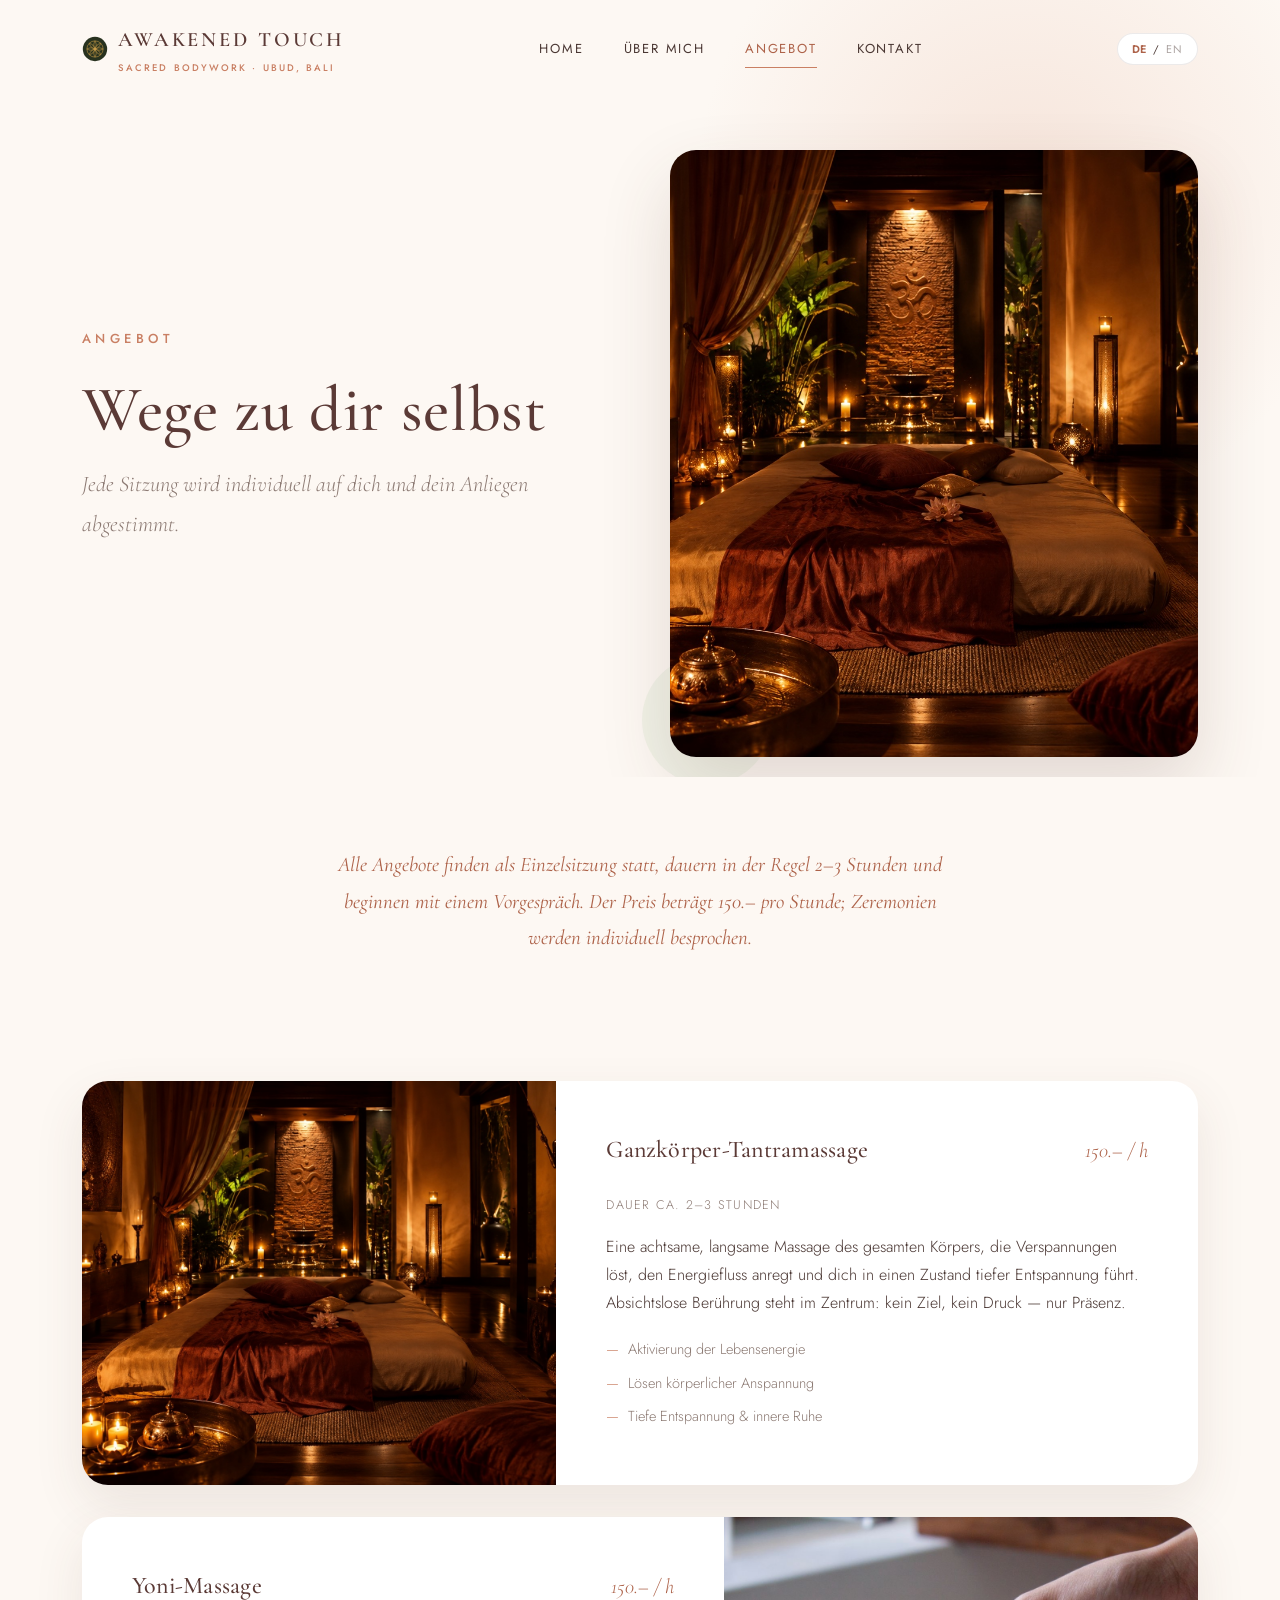
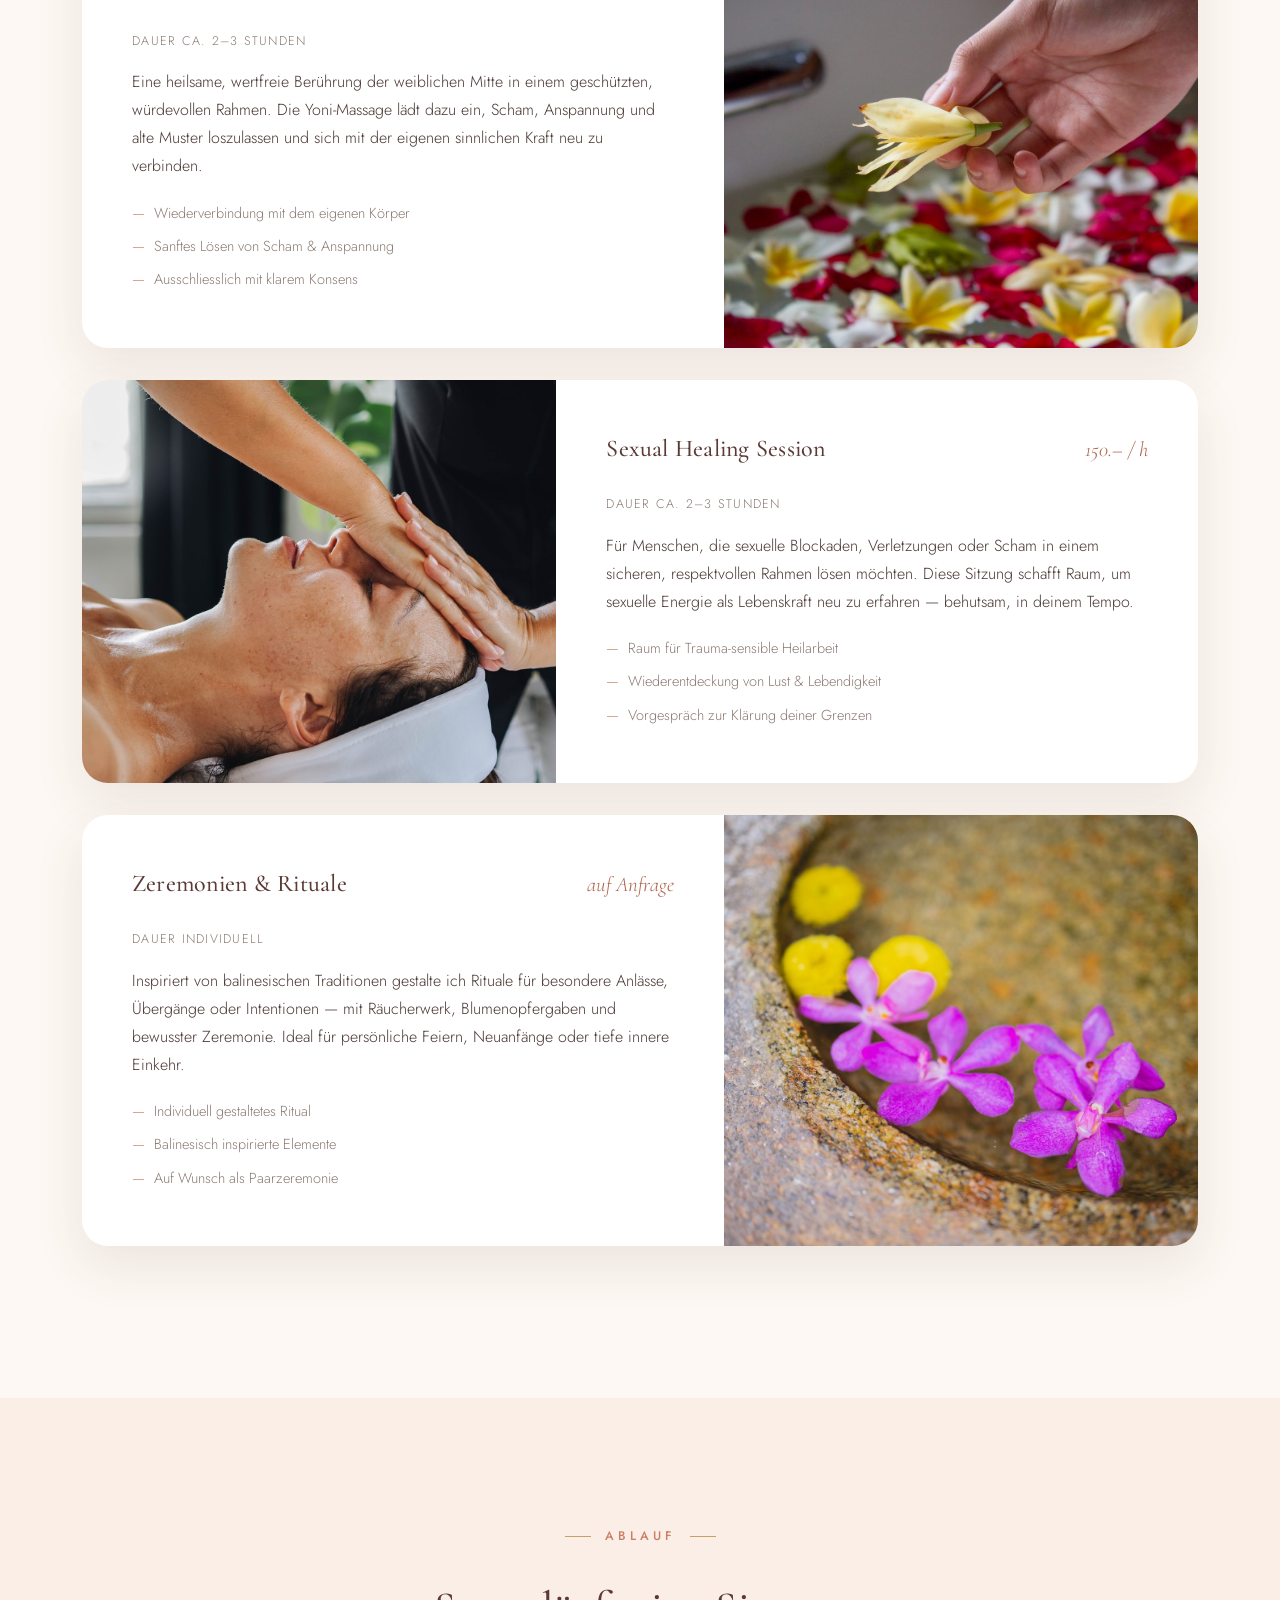
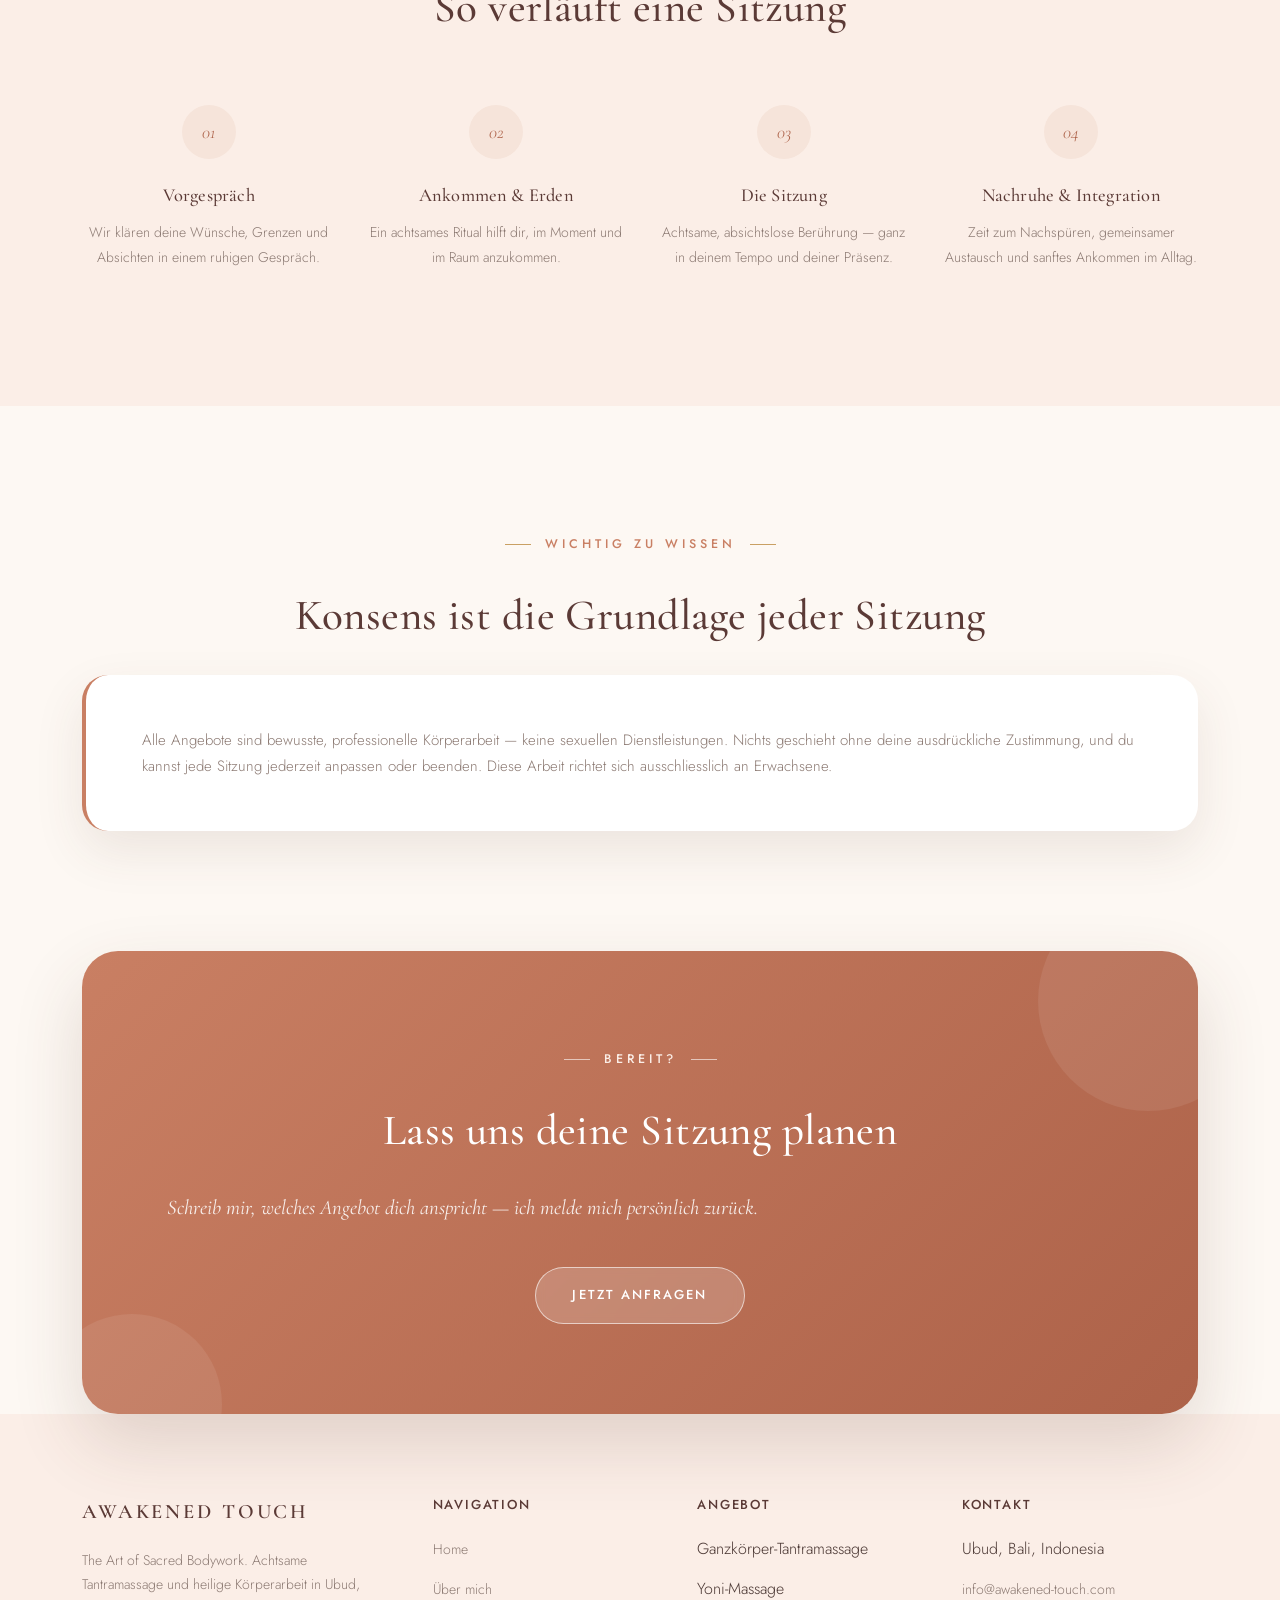
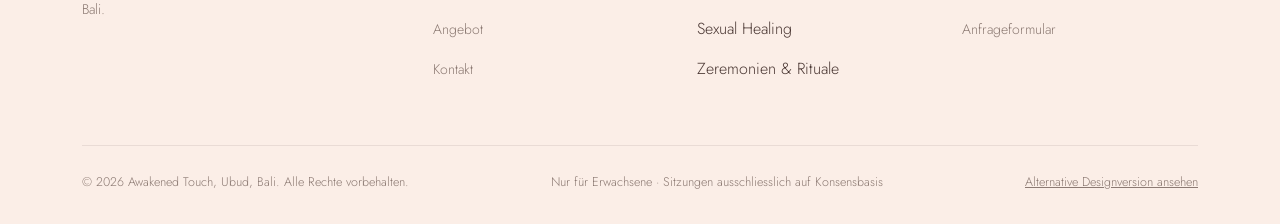
==== commit c6ce6b42: "Replace bathtub image on Angebot page with candlelit tantra treatment room Co-Authored-By: Claude So" ====
--- a/angebot.html
+++ b/angebot.html
@@ -46,7 +46,7 @@
       <p class="hero-sub i18n-en">Every session is individually tailored to you and your needs.</p>
     </div>
     <div class="hero-media reveal">
-      <img src="images/hand-petals-bath.jpg" alt="Blütenblätter fallen sanft in ein Bad">
+      <img src="images/treatment-room-candlelight.jpg" alt="Liebevoll gestalteter Behandlungsraum mit Kerzenlicht und Buddha-Statue">
     </div>
   </div>
 </section>
@@ -64,7 +64,7 @@
   <div class="container">
 
     <div class="offer-detail reveal">
-      <div class="od-img"><img src="images/hand-petals-bath.jpg" alt="Ganzkörper-Tantramassage — Blütenblätter im Licht"></div>
+      <div class="od-img"><img src="images/treatment-room-candlelight.jpg" alt="Ganzkörper-Tantramassage — Behandlungsraum mit Kerzenlicht"></div>
       <div class="od-body">
         <div class="od-head">
           <h3 class="i18n-de">Ganzkörper-Tantramassage</h3><h3 class="i18n-en">Full-Body Tantra Massage</h3>
